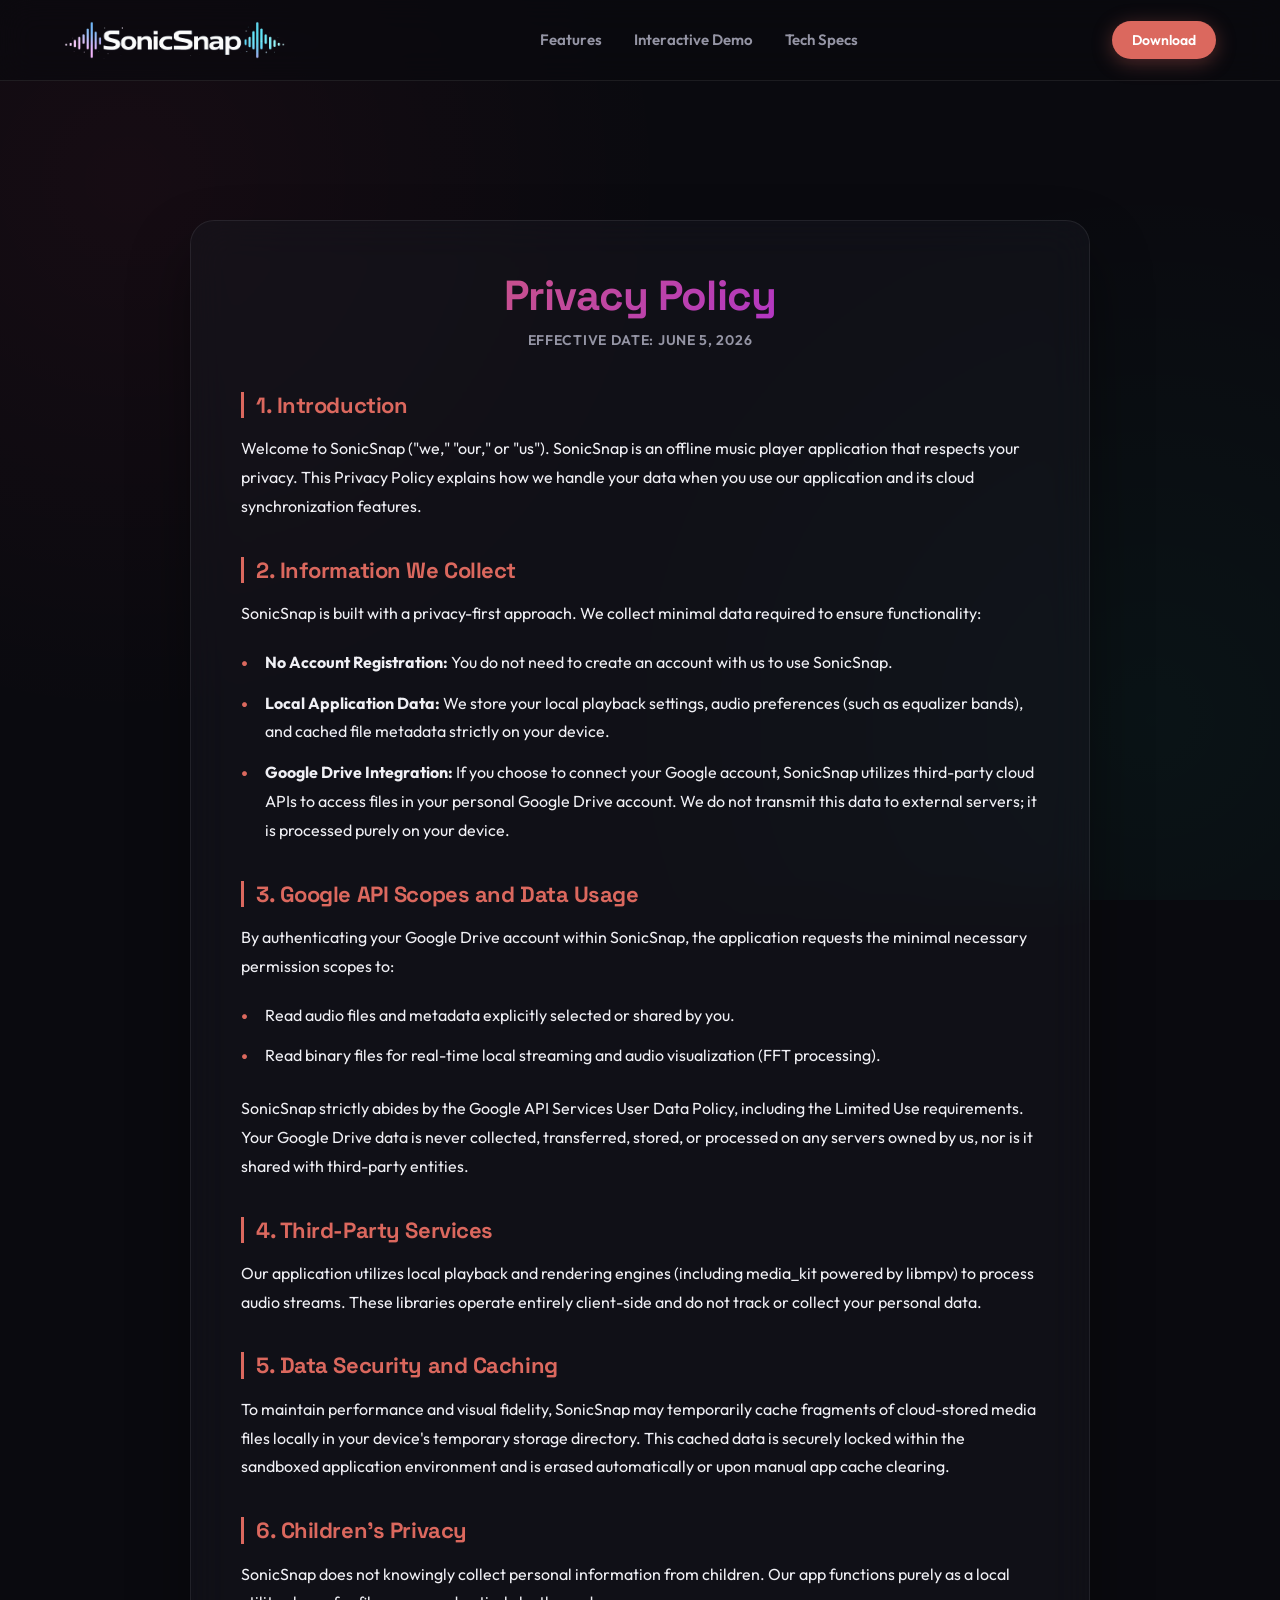
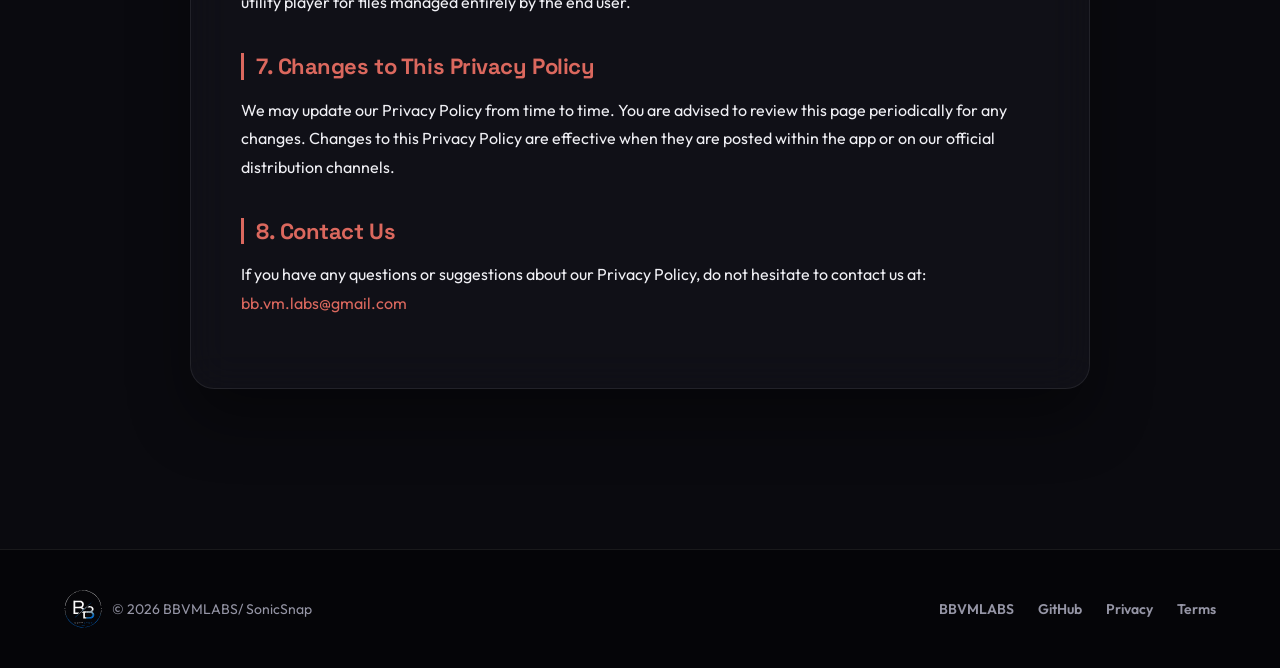
==== privacy/index.html @ 3e04d7bf "added Privacy and Terms" ====
<!DOCTYPE html>
<html lang="en">

<head>
    <meta charset="UTF-8">
    <meta name="viewport" content="width=device-width, initial-scale=1.0">
    <title>SonicSnap - Privacy Policy</title>
    <meta name="description" content="Privacy Policy for SonicSnap, an offline music player designed with privacy first.">
    <!-- Google Fonts -->
    <link rel="preconnect" href="https://fonts.googleapis.com">
    <link rel="preconnect" href="https://fonts.gstatic.com" crossorigin>
    <link
        href="https://fonts.googleapis.com/css2?family=Outfit:wght@300;400;600;800&family=Space+Grotesk:wght@400;700&display=swap"
        rel="stylesheet">
    <!-- Main Style -->
    <link rel="stylesheet" href="../index.css">
    <!-- Favicon -->
    <link rel="icon" type="image/svg+xml" href="../assets/icon.png">
</head>

<body>

    <!-- Header Navigation -->
    <header class="header" id="navbar">
        <div class="header-container">
            <a href="../index.html" class="logo-link" id="logo-home">
                <img src="../assets/logo.png" alt="SonicSnap Logo" class="logo-img" style="height: 38px; display: block;">
            </a>
            <nav class="nav-menu" id="nav-links">
                <a href="../index.html#features" class="nav-item" id="nav-lnk-features">Features</a>
                <a href="../index.html#demo" class="nav-item" id="nav-lnk-demo">Interactive Demo</a>
                <a href="../index.html#specs" class="nav-item" id="nav-lnk-specs">Tech Specs</a>
            </nav>
            <div class="header-actions">
                <a href="../index.html#download" class="btn btn-primary btn-sm" id="btn-header-download">Download</a>
            </div>
        </div>
    </header>

    <main>
        <section class="legal-section">
            <div class="container">
                <div class="legal-card animate-fade-in">
                    <h1 class="legal-title gradient-text">Privacy Policy</h1>
                    <div class="legal-meta">Effective Date: June 5, 2026</div>
                    
                    <div class="legal-content">
                        <h2>1. Introduction</h2>
                        <p>Welcome to SonicSnap ("we," "our," or "us"). SonicSnap is an offline music player application that respects your privacy. This Privacy Policy explains how we handle your data when you use our application and its cloud synchronization features.</p>

                        <h2>2. Information We Collect</h2>
                        <p>SonicSnap is built with a privacy-first approach. We collect minimal data required to ensure functionality:</p>
                        <ul>
                            <li><strong>No Account Registration:</strong> You do not need to create an account with us to use SonicSnap.</li>
                            <li><strong>Local Application Data:</strong> We store your local playback settings, audio preferences (such as equalizer bands), and cached file metadata strictly on your device.</li>
                            <li><strong>Google Drive Integration:</strong> If you choose to connect your Google account, SonicSnap utilizes third-party cloud APIs to access files in your personal Google Drive account. We do not transmit this data to external servers; it is processed purely on your device.</li>
                        </ul>

                        <h2>3. Google API Scopes and Data Usage</h2>
                        <p>By authenticating your Google Drive account within SonicSnap, the application requests the minimal necessary permission scopes to:</p>
                        <ul>
                            <li>Read audio files and metadata explicitly selected or shared by you.</li>
                            <li>Read binary files for real-time local streaming and audio visualization (FFT processing).</li>
                        </ul>
                        <p>SonicSnap strictly abides by the Google API Services User Data Policy, including the Limited Use requirements. Your Google Drive data is never collected, transferred, stored, or processed on any servers owned by us, nor is it shared with third-party entities.</p>

                        <h2>4. Third-Party Services</h2>
                        <p>Our application utilizes local playback and rendering engines (including media_kit powered by libmpv) to process audio streams. These libraries operate entirely client-side and do not track or collect your personal data.</p>

                        <h2>5. Data Security and Caching</h2>
                        <p>To maintain performance and visual fidelity, SonicSnap may temporarily cache fragments of cloud-stored media files locally in your device's temporary storage directory. This cached data is securely locked within the sandboxed application environment and is erased automatically or upon manual app cache clearing.</p>

                        <h2>6. Children’s Privacy</h2>
                        <p>SonicSnap does not knowingly collect personal information from children. Our app functions purely as a local utility player for files managed entirely by the end user.</p>

                        <h2>7. Changes to This Privacy Policy</h2>
                        <p>We may update our Privacy Policy from time to time. You are advised to review this page periodically for any changes. Changes to this Privacy Policy are effective when they are posted within the app or on our official distribution channels.</p>

                        <h2>8. Contact Us</h2>
                        <p>If you have any questions or suggestions about our Privacy Policy, do not hesitate to contact us at: <a href="mailto:bb.vm.labs@gmail.com" style="color: var(--primary-color);">bb.vm.labs@gmail.com</a></p>
                    </div>
                </div>
            </div>
        </section>
    </main>

    <!-- Footer -->
    <footer class="footer" id="main-footer">
        <div class="container footer-container">
            <div style="display: flex; align-items: center; justify-content: center; gap: 10px;">
                <img src="../assets/bbvmlabs.svg" alt="SonicSnap Logo" class="footer-logo" style="height: 38px;">
                <p class="copyright-text" id="footer-copyright">&copy; <span class="current-year"></span> BBVMLABS/ SonicSnap </p>
                <script> document.querySelector(".current-year").textContent = new Date().getFullYear(); </script>
            </div>
            <div class="footer-links" id="footer-link-group">
                <a href="https://bbvmlabs.top" id="flink-bbvmlabes">BBVMLABS</a>
                <a href="https://github.com/bbvmlabs/SonicSnap-music" target="_blank" rel="noopener noreferrer"
                    id="flink-github">GitHub</a>
                <a href="../privacy/" id="flink-privacy">Privacy</a>
                <a href="../terms/" id="flink-terms">Terms</a>
            </div>
        </div>
    </footer>

    <!-- App Script -->
    <script src="../app.js"></script>
</body>

</html>
---- index.css ----
/* ==========================================================================
   SonicSnap Landing Page Styles
   ========================================================================== */

/* Design Tokens & Theme Variables */
:root {
    --primary-color: #db685e;
    --primary-glow: rgba(219, 104, 94, 0.35);
    --secondary-color: #170505;
    
    /* Neutral colors */
    --bg-dark: #0a0a0f;
    --bg-card: rgba(25, 25, 35, 0.45);
    --bg-card-hover: rgba(35, 35, 50, 0.7);
    --text-main: #f0f0f5;
    --text-muted: #9595a5;
    --border-color: rgba(255, 255, 255, 0.08);
    --border-hover: rgba(255, 255, 255, 0.15);
    
    /* Font families */
    --font-heading: 'Space Grotesk', sans-serif;
    --font-body: 'Outfit', sans-serif;
    
    /* Transition defaults */
    --transition-smooth: all 0.4s cubic-bezier(0.16, 1, 0.3, 1);
    --transition-fast: all 0.2s ease;
}

/* Base Reset & Globals */
* {
    box-sizing: border-box;
    margin: 0;
    padding: 0;
}

html {
    scroll-behavior: smooth;
    background-color: var(--bg-dark);
    color: var(--text-main);
    font-family: var(--font-body);
    overflow-x: hidden;
}

body {
    background-image: 
        radial-gradient(circle at 10% 20%, rgba(255, 51, 102, 0.05) 0%, transparent 40%),
        radial-gradient(circle at 90% 80%, rgba(0, 255, 204, 0.04) 0%, transparent 40%);
    background-attachment: fixed;
    line-height: 1.6;
    min-height: 100vh;
    transition: background-color 0.6s ease;
}

/* Typography */
h1, h2, h3, h4 {
    font-family: var(--font-heading);
    font-weight: 700;
    letter-spacing: -0.02em;
    line-height: 1.2;
}

a {
    color: inherit;
    text-decoration: none;
    transition: var(--transition-fast);
}

code {
    font-family: monospace;
    background-color: rgba(255, 255, 255, 0.08);
    padding: 2px 6px;
    border-radius: 4px;
    color: var(--primary-color);
    font-size: 0.9em;
    transition: var(--transition-smooth);
}

/* Layout Utilities */
.container {
    width: 90%;
    max-width: 1200px;
    margin: 0 auto;
    padding: 80px 0;
}

.text-center {
    text-align: center;
}

.gradient-text {
    background: linear-gradient(135deg, var(--primary-color) 0%, #a020f0 100%);
    -webkit-background-clip: text;
    background-clip: text;
    -webkit-text-fill-color: transparent;
    transition: var(--transition-smooth);
}

/* Header & Navigation */
.header {
    position: fixed;
    top: 0;
    left: 0;
    width: 100%;
    z-index: 1000;
    background: rgba(10, 10, 15, 0.65);
    backdrop-filter: blur(16px);
    -webkit-backdrop-filter: blur(16px);
    border-bottom: 1px solid var(--border-color);
    transition: var(--transition-smooth);
}

.header-container {
    width: 90%;
    max-width: 1200px;
    margin: 0 auto;
    height: 80px;
    display: flex;
    align-items: center;
    justify-content: space-between;
}

.logo-link {
    display: flex;
    align-items: center;
    gap: 12px;
}

.logo-icon {
    display: flex;
    align-items: flex-end;
    gap: 3px;
    height: 20px;
}

.pulse-bar {
    width: 4px;
    background-color: var(--primary-color);
    border-radius: 2px;
    transition: var(--transition-smooth);
}

.bar-1 { height: 60%; animation: pulse-height 1.2s ease-in-out infinite alternate; }
.bar-2 { height: 100%; animation: pulse-height 0.8s ease-in-out infinite alternate 0.2s; }
.bar-3 { height: 40%; animation: pulse-height 1s ease-in-out infinite alternate 0.4s; }

@keyframes pulse-height {
    0% { transform: scaleY(0.4); }
    100% { transform: scaleY(1.1); }
}

.logo-text {
    font-family: var(--font-heading);
    font-size: 24px;
    font-weight: 700;
    letter-spacing: -0.03em;
}

.logo-text span {
    color: var(--primary-color);
    transition: var(--transition-smooth);
}

.nav-menu {
    display: flex;
    gap: 32px;
}

.nav-item {
    font-weight: 600;
    font-size: 15px;
    color: var(--text-muted);
    position: relative;
    padding: 8px 0;
}

.nav-item:hover, .nav-item.active {
    color: var(--text-main);
}

.nav-item::after {
    content: '';
    position: absolute;
    bottom: 0;
    left: 0;
    width: 0;
    height: 2px;
    background-color: var(--primary-color);
    transition: var(--transition-smooth);
}

.nav-item:hover::after {
    width: 100%;
}

/* Buttons */
.btn {
    display: inline-flex;
    align-items: center;
    gap: 10px;
    padding: 14px 28px;
    border-radius: 50px;
    font-weight: 600;
    font-size: 16px;
    cursor: pointer;
    transition: var(--transition-smooth);
    border: none;
    outline: none;
}

.btn-sm {
    padding: 8px 20px;
    font-size: 14px;
}

.btn-primary {
    background-color: var(--primary-color);
    color: #fff;
    box-shadow: 0 4px 20px var(--primary-glow);
}

.btn-primary:hover {
    transform: translateY(-2px);
    box-shadow: 0 8px 30px var(--primary-glow);
    filter: brightness(1.1);
}

.btn-secondary {
    background-color: rgba(255, 255, 255, 0.05);
    color: var(--text-main);
    border: 1px solid var(--border-color);
}

.btn-secondary:hover {
    background-color: rgba(255, 255, 255, 0.1);
    transform: translateY(-2px);
    border-color: var(--border-hover);
}

/* Hero Section */
.hero-section {
    position: relative;
    padding-top: 160px;
    overflow: hidden;
}

.hero-bg-glow {
    position: absolute;
    top: 5%;
    left: 50%;
    transform: translateX(-50%);
    width: 600px;
    height: 600px;
    background: radial-gradient(circle, var(--primary-glow) 0%, transparent 70%);
    filter: blur(80px);
    z-index: -1;
    pointer-events: none;
    transition: var(--transition-smooth);
}

.hero-container {
    display: grid;
    grid-template-columns: 1.2fr 1fr;
    gap: 60px;
    align-items: center;
    padding-top: 40px;
    padding-bottom: 80px;
}

.premium-badge {
    background: rgba(255, 255, 255, 0.05);
    border: 1px solid var(--border-color);
    padding: 6px 16px;
    border-radius: 100px;
    font-size: 14px;
    font-weight: 600;
    color: var(--text-main);
    display: inline-block;
    margin-bottom: 24px;
}

.hero-title {
    font-size: 54px;
    margin-bottom: 24px;
    letter-spacing: -0.03em;
}

.hero-subtitle {
    font-size: 18px;
    color: var(--text-muted);
    margin-bottom: 40px;
    max-width: 520px;
}

.hero-actions {
    display: flex;
    gap: 16px;
    flex-wrap: wrap;
}

.mockup-wrapper {
    position: relative;
    border-radius: 20px;
    padding: 10px;
    background: rgba(255, 255, 255, 0.02);
    border: 1px solid var(--border-color);
    backdrop-filter: blur(10px);
    overflow: hidden;
    box-shadow: 0 30px 60px rgba(0,0,0,0.4);
    transition: var(--transition-smooth);
}

.mockup-wrapper:hover {
    transform: translateY(-8px) scale(1.01);
    border-color: var(--border-hover);
}

.mockup-img {
    width: 100%;
    height: auto;
    border-radius: 14px;
    display: block;
}

.glowing-effect {
    position: absolute;
    top: -50%;
    left: -50%;
    width: 200%;
    height: 200%;
    background: radial-gradient(circle, var(--primary-glow) 0%, transparent 60%);
    pointer-events: none;
    z-index: 1;
    mix-blend-mode: color-dodge;
    opacity: 0.6;
    transition: var(--transition-smooth);
}

/* Album Selection & Theme Simulation */
.theme-demo-section {
    background: rgba(255, 255, 255, 0.01);
    border-top: 1px solid var(--border-color);
    border-bottom: 1px solid var(--border-color);
}

.section-title {
    font-size: 36px;
    margin-bottom: 16px;
}

.section-subtitle {
    font-size: 16px;
    color: var(--text-muted);
    max-width: 600px;
    margin: 0 auto 50px;
}

.album-carousel {
    display: flex;
    justify-content: center;
    gap: 30px;
    flex-wrap: wrap;
}

.album-card {
    background: var(--bg-card);
    border: 1px solid var(--border-color);
    border-radius: 16px;
    padding: 16px;
    width: 220px;
    cursor: pointer;
    transition: var(--transition-smooth);
    text-align: left;
    position: relative;
    overflow: hidden;
}

.album-card:hover {
    transform: translateY(-6px);
    background: var(--bg-card-hover);
    border-color: var(--primary-color);
    box-shadow: 0 12px 30px var(--primary-glow);
}

.album-card.active {
    border-color: var(--primary-color);
    box-shadow: 0 12px 30px var(--primary-glow);
    background: rgba(25, 25, 35, 0.8);
}

.album-art {
    width: 100%;
    aspect-ratio: 1;
    border-radius: 12px;
    margin-bottom: 16px;
    position: relative;
    display: flex;
    align-items: center;
    justify-content: center;
    background-size: cover;
    background-position: center;
    box-shadow: 0 8px 16px rgba(0,0,0,0.3);
}

.art-1 { background-image: linear-gradient(135deg, #ff007f, #3a007f); }
.art-2 { background-image: linear-gradient(135deg, #00ffcc, #003366); }
.art-3 { background-image: linear-gradient(135deg, #ffb300, #4a1200); }
.art-4 { background-image: linear-gradient(135deg, #a020f0, #1a0033); }

.play-icon {
    width: 48px;
    height: 48px;
    border-radius: 50px;
    background: rgba(255, 255, 255, 0.9);
    color: #000;
    display: flex;
    align-items: center;
    justify-content: center;
    font-size: 16px;
    padding-left: 3px;
    opacity: 0;
    transform: scale(0.8);
    transition: var(--transition-smooth);
    box-shadow: 0 4px 12px rgba(0,0,0,0.4);
}

.album-card:hover .play-icon, .album-card.active .play-icon {
    opacity: 1;
    transform: scale(1);
}

.album-info h3 {
    font-size: 16px;
    font-weight: 600;
    margin-bottom: 4px;
}

.album-info p {
    font-size: 13px;
    color: var(--text-muted);
}

/* Features Grid */
.features-grid {
    display: grid;
    grid-template-columns: repeat(2, 1fr);
    gap: 30px;
    margin-top: 40px;
}

.feature-card {
    background: var(--bg-card);
    border: 1px solid var(--border-color);
    border-radius: 20px;
    padding: 40px;
    transition: var(--transition-smooth);
    position: relative;
    overflow: hidden;
}

.feature-card::before {
    content: '';
    position: absolute;
    top: 0;
    left: 0;
    width: 100%;
    height: 100%;
    background: radial-gradient(800px circle at var(--x, 0px) var(--y, 0px), rgba(255,255,255,0.06), transparent 40%);
    pointer-events: none;
}

.feature-card:hover {
    background: var(--bg-card-hover);
    border-color: var(--border-hover);
    transform: translateY(-4px);
}

.feature-icon {
    width: 54px;
    height: 54px;
    background: rgba(255, 255, 255, 0.03);
    border: 1px solid var(--border-color);
    border-radius: 12px;
    display: flex;
    align-items: center;
    justify-content: center;
    color: var(--primary-color);
    margin-bottom: 24px;
    transition: var(--transition-smooth);
}

.feature-card:hover .feature-icon {
    color: #fff;
    background-color: var(--primary-color);
    box-shadow: 0 0 20px var(--primary-glow);
    border-color: var(--primary-color);
}

.feature-card h3 {
    font-size: 22px;
    margin-bottom: 12px;
}

.feature-card p {
    color: var(--text-muted);
    font-size: 15px;
    line-height: 1.7;
}

/* Interactive EQ and Visualizer Sandbox */
.demo-interactive-section {
    background: linear-gradient(180deg, var(--bg-dark) 0%, rgba(255, 51, 102, 0.02) 100%);
}

.demo-grid {
    display: grid;
    grid-template-columns: 1.2fr 1fr;
    gap: 50px;
    align-items: center;
}

.demo-visual-panel {
    background: rgba(15, 15, 25, 0.6);
    border: 1px solid var(--border-color);
    border-radius: 24px;
    padding: 40px;
    backdrop-filter: blur(20px);
}

.panel-title {
    font-size: 26px;
    margin-bottom: 8px;
}

.panel-desc {
    color: var(--text-muted);
    font-size: 14px;
    margin-bottom: 30px;
}

.visualizer-container {
    position: relative;
    width: 100%;
    height: 160px;
    background: #050508;
    border: 1px solid var(--border-color);
    border-radius: 16px;
    margin-bottom: 30px;
    overflow: hidden;
}

.visualizer-canvas {
    width: 100%;
    height: 100%;
    display: block;
}

.visualizer-overlay-info {
    position: absolute;
    bottom: 12px;
    right: 12px;
    font-size: 11px;
    color: var(--text-muted);
    text-transform: uppercase;
    letter-spacing: 0.1em;
    background: rgba(0,0,0,0.6);
    padding: 3px 8px;
    border-radius: 4px;
    pointer-events: none;
}

.eq-container {
    display: flex;
    justify-content: space-between;
    height: 200px;
    padding: 10px 20px;
    background: rgba(255,255,255,0.02);
    border-radius: 16px;
    border: 1px solid rgba(255,255,255,0.03);
    margin-bottom: 24px;
}

.eq-band {
    display: flex;
    flex-direction: column;
    align-items: center;
    justify-content: space-between;
    width: 16%;
}

.eq-val {
    font-size: 12px;
    font-weight: 600;
    color: var(--primary-color);
    font-family: monospace;
    transition: var(--transition-fast);
}

.eq-slider {
    -webkit-appearance: none;
    appearance: none;
    width: 8px;
    height: 120px;
    background: rgba(255,255,255,0.08);
    border-radius: 4px;
    outline: none;
    writing-mode: bt-lr; /* IE */
    -webkit-appearance: slider-vertical; /* Webkit vertical slider support */
}

.eq-slider::-webkit-slider-runnable-track {
    width: 8px;
    border-radius: 4px;
}

.eq-slider::-webkit-slider-thumb {
    -webkit-appearance: none;
    appearance: none;
    width: 20px;
    height: 20px;
    border-radius: 50%;
    background: var(--primary-color);
    cursor: pointer;
    box-shadow: 0 0 10px var(--primary-glow);
    border: 2px solid #fff;
    transition: var(--transition-fast);
}

.eq-slider::-webkit-slider-thumb:hover {
    transform: scale(1.2);
}

.eq-label {
    font-size: 11px;
    color: var(--text-muted);
    font-weight: 600;
}

.eq-presets {
    display: flex;
    gap: 12px;
}

.btn-preset {
    font-size: 13px;
    padding: 8px 18px;
    background: rgba(255, 255, 255, 0.03);
    border: 1px solid var(--border-color);
    color: var(--text-muted);
}

.btn-preset:hover, .btn-preset.active {
    background: var(--primary-color);
    color: #fff;
    border-color: var(--primary-color);
    box-shadow: 0 4px 12px var(--primary-glow);
}

.demo-mockups-panel {
    display: flex;
    flex-direction: column;
    gap: 30px;
}

.mockup-card {
    background: rgba(10,10,15,0.8);
    border: 1px solid var(--border-color);
    border-radius: 16px;
    overflow: hidden;
    transition: var(--transition-smooth);
    opacity: 0.5;
    transform: scale(0.96);
}

.mockup-card.active-card {
    opacity: 1;
    transform: scale(1);
    border-color: var(--primary-color);
    box-shadow: 0 15px 35px var(--primary-glow);
}

.mockup-card-header {
    background: rgba(255,255,255,0.03);
    padding: 12px 16px;
    display: flex;
    align-items: center;
    gap: 6px;
    border-bottom: 1px solid var(--border-color);
}

.dot {
    width: 10px;
    height: 10px;
    border-radius: 50%;
}
.dot.red { background-color: #ff5f56; }
.dot.yellow { background-color: #ffbd2e; }
.dot.green { background-color: #27c93f; }

.mockup-card-header .title {
    font-size: 12px;
    color: var(--text-muted);
    margin-left: auto;
    font-weight: 600;
}

.panel-mockup-img {
    width: 100%;
    height: auto;
    display: block;
}

/* Specs Section */
.specs-grid {
    display: grid;
    grid-template-columns: repeat(3, 1fr);
    gap: 30px;
    margin-top: 40px;
}

.spec-card {
    background: rgba(255,255,255,0.01);
    border: 1px solid var(--border-color);
    border-radius: 16px;
    padding: 30px;
    transition: var(--transition-smooth);
}

.spec-card:hover {
    background: rgba(255,255,255,0.03);
    border-color: var(--border-hover);
}

.spec-card h4 {
    font-size: 18px;
    margin-bottom: 12px;
    color: var(--primary-color);
}

.spec-card p {
    font-size: 14px;
    color: var(--text-muted);
}

/* Download / CTA Section */
.download-section {
    position: relative;
    padding: 100px 0;
    overflow: hidden;
    background: rgba(10,10,15,0.8);
    border-top: 1px solid var(--border-color);
}

.download-bg-glow {
    position: absolute;
    bottom: -10%;
    left: 50%;
    transform: translateX(-50%);
    width: 500px;
    height: 500px;
    background: radial-gradient(circle, var(--primary-glow) 0%, transparent 70%);
    filter: blur(80px);
    z-index: -1;
    pointer-events: none;
}

.download-badges {
    display: flex;
    justify-content: center;
    gap: 20px;
    margin-top: 40px;
    margin-bottom: 30px;
    flex-wrap: wrap;
}

.download-btn {
    background: var(--bg-card);
    border: 1px solid var(--border-color);
    padding: 14px 28px;
    border-radius: 12px;
    display: flex;
    align-items: center;
    gap: 16px;
    transition: var(--transition-smooth);
    width: 250px;
    text-align: left;
}

.download-btn:hover {
    background: var(--bg-card-hover);
    border-color: var(--primary-color);
    transform: translateY(-3px);
    box-shadow: 0 10px 25px var(--primary-glow);
}

.dl-btn-icon {
    color: var(--primary-color);
    display: flex;
    align-items: center;
}

.dl-btn-text {
    display: flex;
    flex-direction: column;
}

.dl-desc {
    font-size: 12px;
    color: var(--text-muted);
    text-transform: uppercase;
    letter-spacing: 0.05em;
}

.dl-platform {
    font-size: 16px;
    font-weight: 700;
}

.source-link-container {
    margin-top: 30px;
}

.source-link {
    display: inline-flex;
    align-items: center;
    gap: 8px;
    color: var(--text-muted);
    font-size: 14px;
    font-weight: 600;
}

.source-link:hover {
    color: var(--primary-color);
}

/* Footer */
.footer {
    background: #050508;
    border-top: 1px solid var(--border-color);
    padding: 40px 0;
}

.footer-container {
    display: flex;
    justify-content: space-between;
    align-items: center;
    flex-wrap: wrap;
    gap: 20px;
    padding: 0;
}

.copyright-text {
    font-size: 14px;
    color: var(--text-muted);
}

.footer-links {
    display: flex;
    gap: 24px;
}

.footer-links a {
    font-size: 14px;
    color: var(--text-muted);
    font-weight: 600;
}

.footer-links a:hover {
    color: var(--primary-color);
}

/* Animations Trigger */
.scroll-reveal {
    opacity: 0;
    transform: translateY(30px);
    transition: opacity 0.8s ease, transform 0.8s cubic-bezier(0.16, 1, 0.3, 1);
}

.scroll-reveal.reveal-active {
    opacity: 1;
    transform: translateY(0);
}

.animate-fade-in {
    animation: fadeIn 1s cubic-bezier(0.16, 1, 0.3, 1) forwards;
}

.animate-fade-in-delayed {
    opacity: 0;
    animation: fadeIn 1s cubic-bezier(0.16, 1, 0.3, 1) 0.3s forwards;
}

.animate-scale-in {
    opacity: 0;
    transform: scale(0.95);
    animation: scaleIn 1.2s cubic-bezier(0.16, 1, 0.3, 1) 0.1s forwards;
}

@keyframes fadeIn {
    from { opacity: 0; transform: translateY(20px); }
    to { opacity: 1; transform: translateY(0); }
}

@keyframes scaleIn {
    from { opacity: 0; transform: scale(0.95) translateY(20px); }
    to { opacity: 1; transform: scale(1) translateY(0); }
}

/* Responsive Breakpoints */
@media (max-width: 992px) {
    .hero-container {
        grid-template-columns: 1fr;
        text-align: center;
        gap: 40px;
    }
    .hero-subtitle {
        margin-left: auto;
        margin-right: auto;
    }
    .hero-actions {
        justify-content: center;
    }
    .demo-grid {
        grid-template-columns: 1fr;
    }
    .specs-grid {
        grid-template-columns: 1fr;
    }
}

@media (max-width: 768px) {
    .header-container {
        height: 70px;
    }
    .nav-menu {
        display: none; /* Hide default nav menu on mobile, keeping it simple */
    }
    .hero-title {
        font-size: 40px;
    }
    .features-grid {
        grid-template-columns: 1fr;
    }
    .footer-container {
        flex-direction: column;
        text-align: center;
    }
}

/* ==========================================================================
   Legal & Document Pages (Privacy, Terms)
   ========================================================================== */
.legal-section {
    padding-top: 140px;
    padding-bottom: 80px;
    position: relative;
}

.legal-card {
    background: var(--bg-card);
    border: 1px solid var(--border-color);
    border-radius: 24px;
    padding: 50px;
    backdrop-filter: blur(20px);
    -webkit-backdrop-filter: blur(20px);
    max-width: 900px;
    margin: 0 auto;
    box-shadow: 0 30px 60px rgba(0, 0, 0, 0.4);
}

.legal-title {
    font-size: 42px;
    margin-bottom: 8px;
    text-align: center;
}

.legal-meta {
    font-size: 14px;
    color: var(--text-muted);
    text-align: center;
    margin-bottom: 40px;
    font-weight: 600;
    text-transform: uppercase;
    letter-spacing: 0.05em;
}

.legal-content h2 {
    font-size: 22px;
    margin-top: 36px;
    margin-bottom: 16px;
    color: var(--primary-color);
    border-left: 3px solid var(--primary-color);
    padding-left: 12px;
}

.legal-content p {
    font-size: 16px;
    line-height: 1.8;
    color: var(--text-main);
    margin-bottom: 20px;
}

.legal-content ul {
    margin-bottom: 24px;
    padding-left: 0;
    list-style-type: none;
}

.legal-content li {
    font-size: 16px;
    line-height: 1.8;
    color: var(--text-main);
    margin-bottom: 12px;
    position: relative;
    padding-left: 24px;
}

.legal-content li::before {
    content: '•';
    color: var(--primary-color);
    font-weight: bold;
    font-size: 20px;
    position: absolute;
    left: 0;
    top: -2px;
}

@media (max-width: 768px) {
    .legal-card {
        padding: 30px 20px;
    }
    .legal-title {
        font-size: 32px;
    }
}
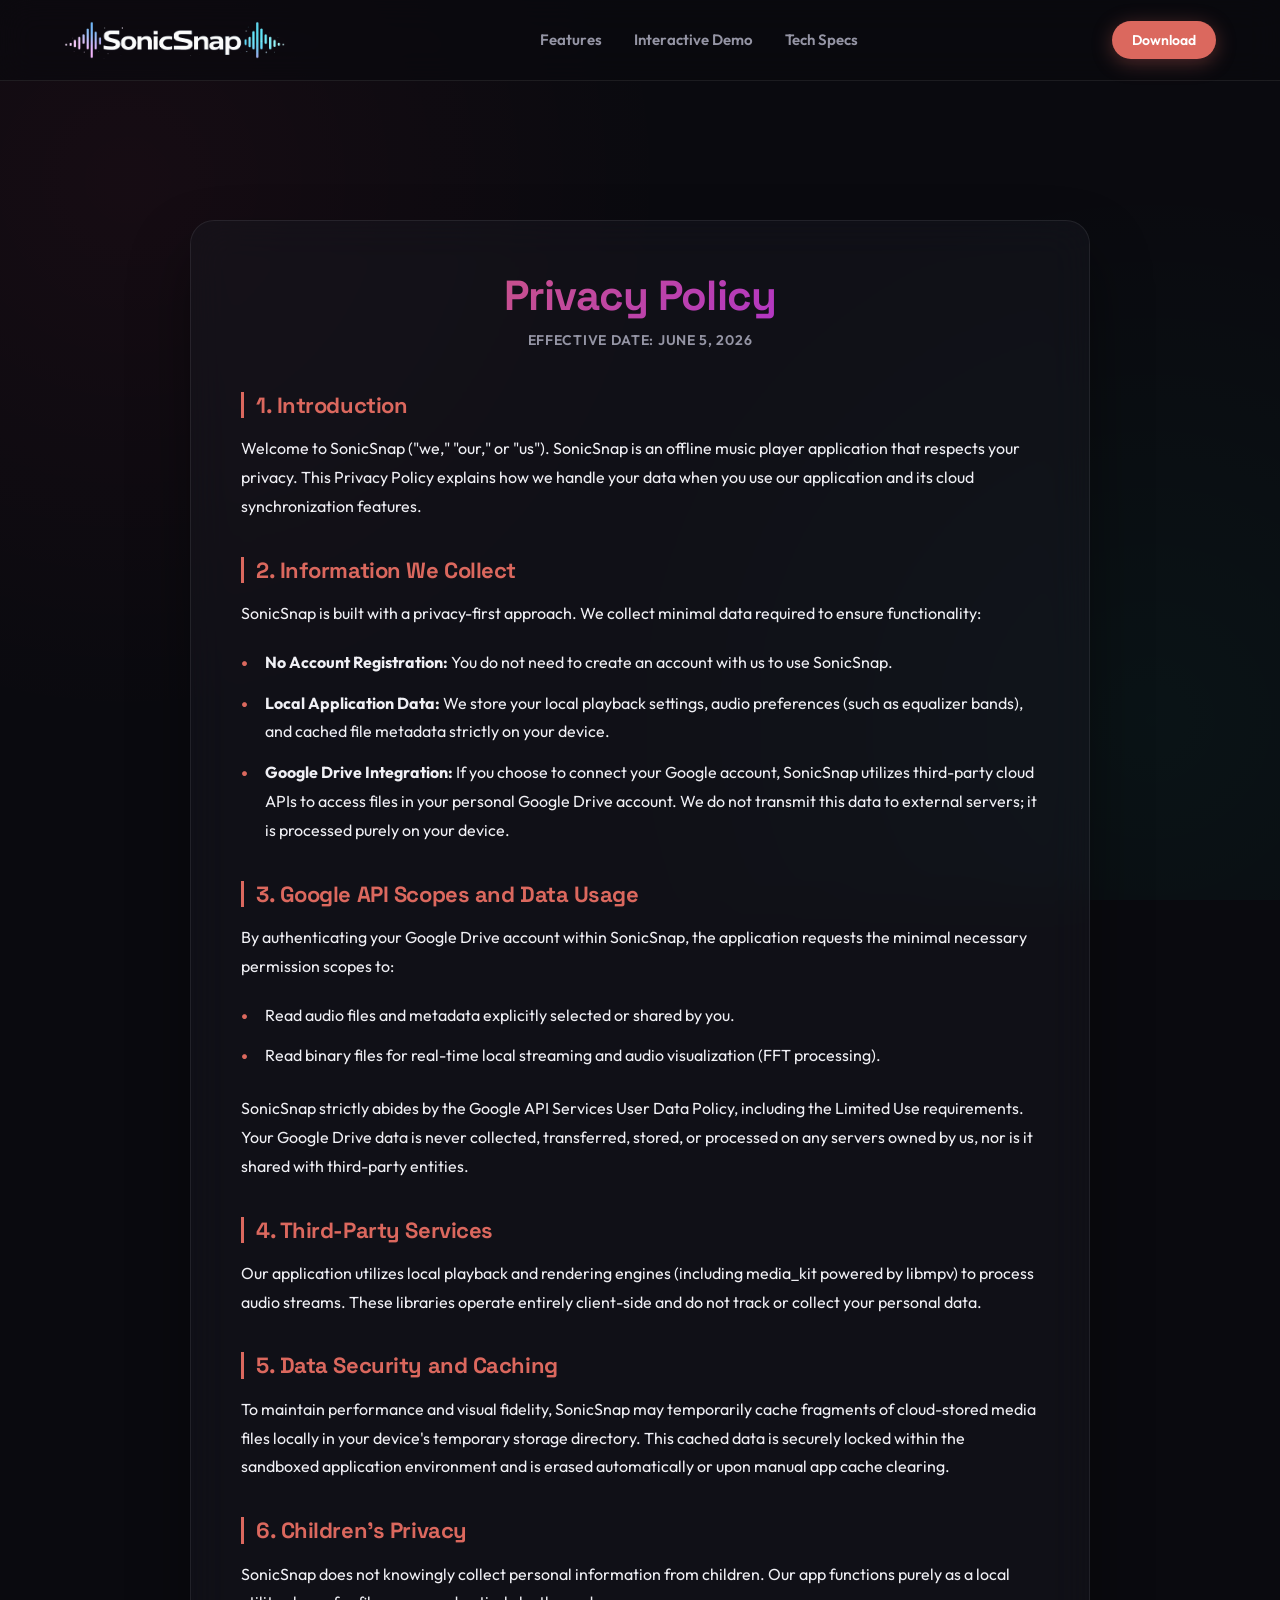
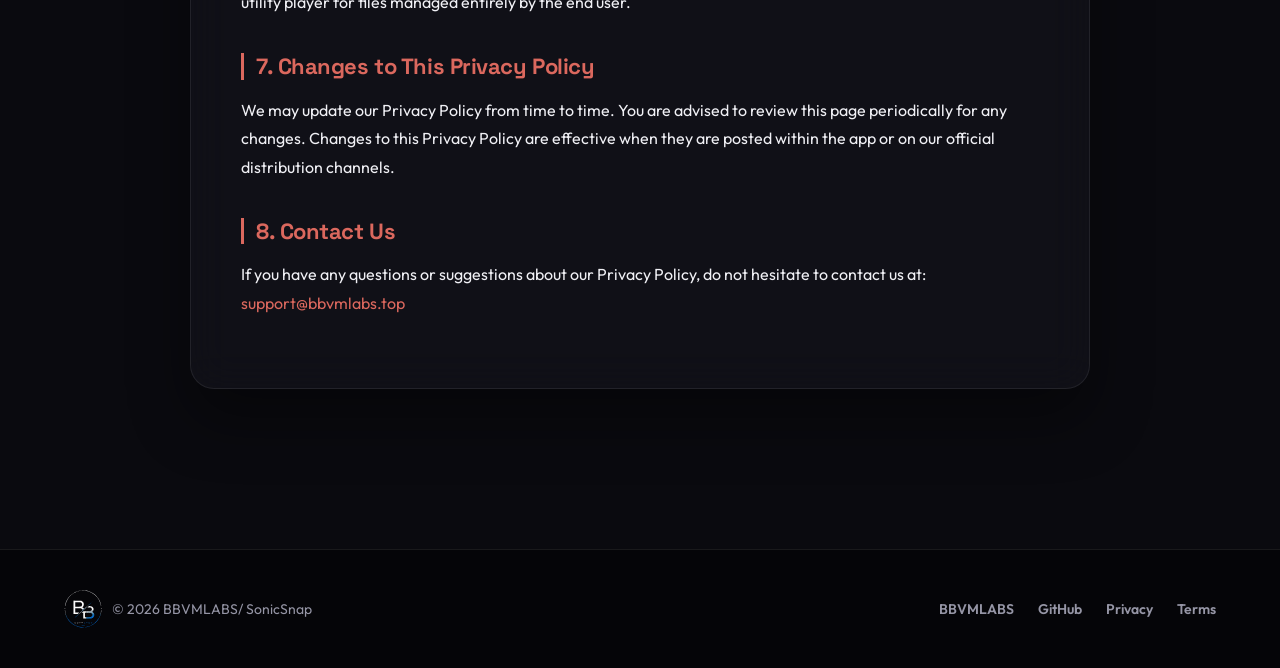
==== commit cac69e62: "updated email id" ====
--- a/privacy/index.html
+++ b/privacy/index.html
@@ -77,7 +77,7 @@
                         <p>We may update our Privacy Policy from time to time. You are advised to review this page periodically for any changes. Changes to this Privacy Policy are effective when they are posted within the app or on our official distribution channels.</p>
 
                         <h2>8. Contact Us</h2>
-                        <p>If you have any questions or suggestions about our Privacy Policy, do not hesitate to contact us at: <a href="mailto:bb.vm.labs@gmail.com" style="color: var(--primary-color);">bb.vm.labs@gmail.com</a></p>
+                        <p>If you have any questions or suggestions about our Privacy Policy, do not hesitate to contact us at: <a href="mailto:support@bbvmlabs.top" style="color: var(--primary-color);">support@bbvmlabs.top</a></p>
                     </div>
                 </div>
             </div>
